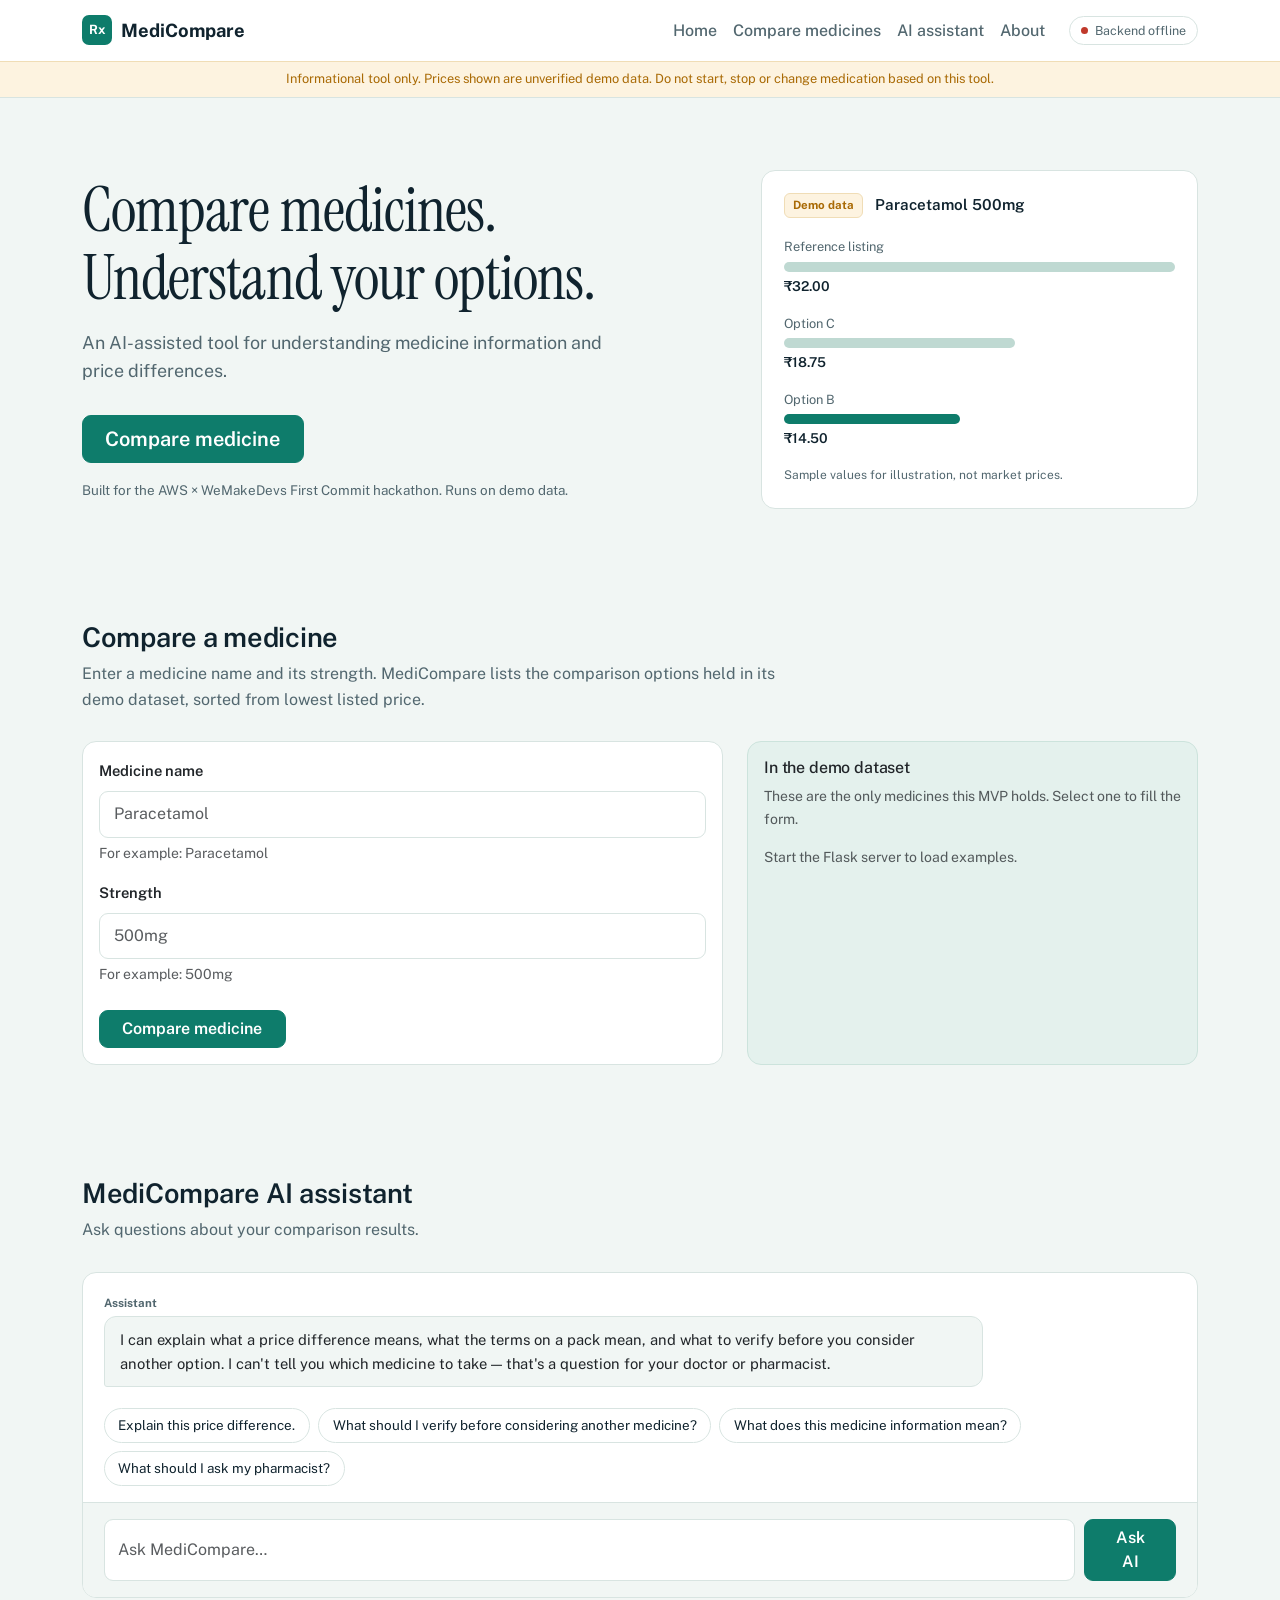
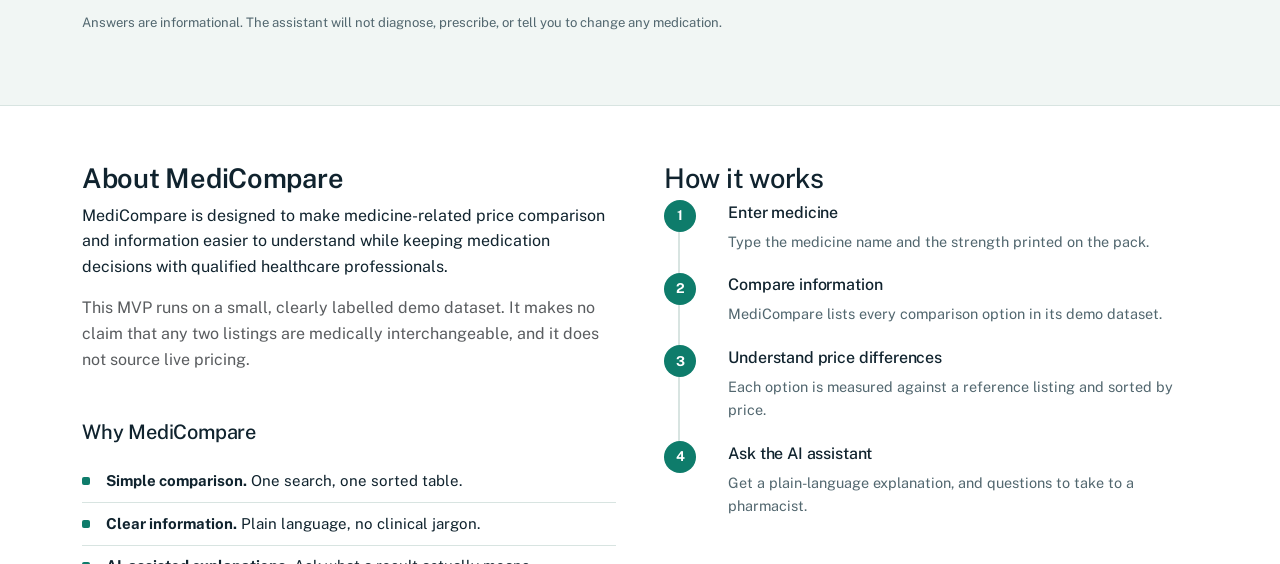
==== index.html @ 719b5426 "Create    index.html" ====
<!DOCTYPE html>
   <html>
     <head>
       <meta http-equiv="refresh" content="0; url=frontend/index.html">
     </head>
     <body>
       <p>Redirecting to MediCompare...</p>
     </body>
   </html>
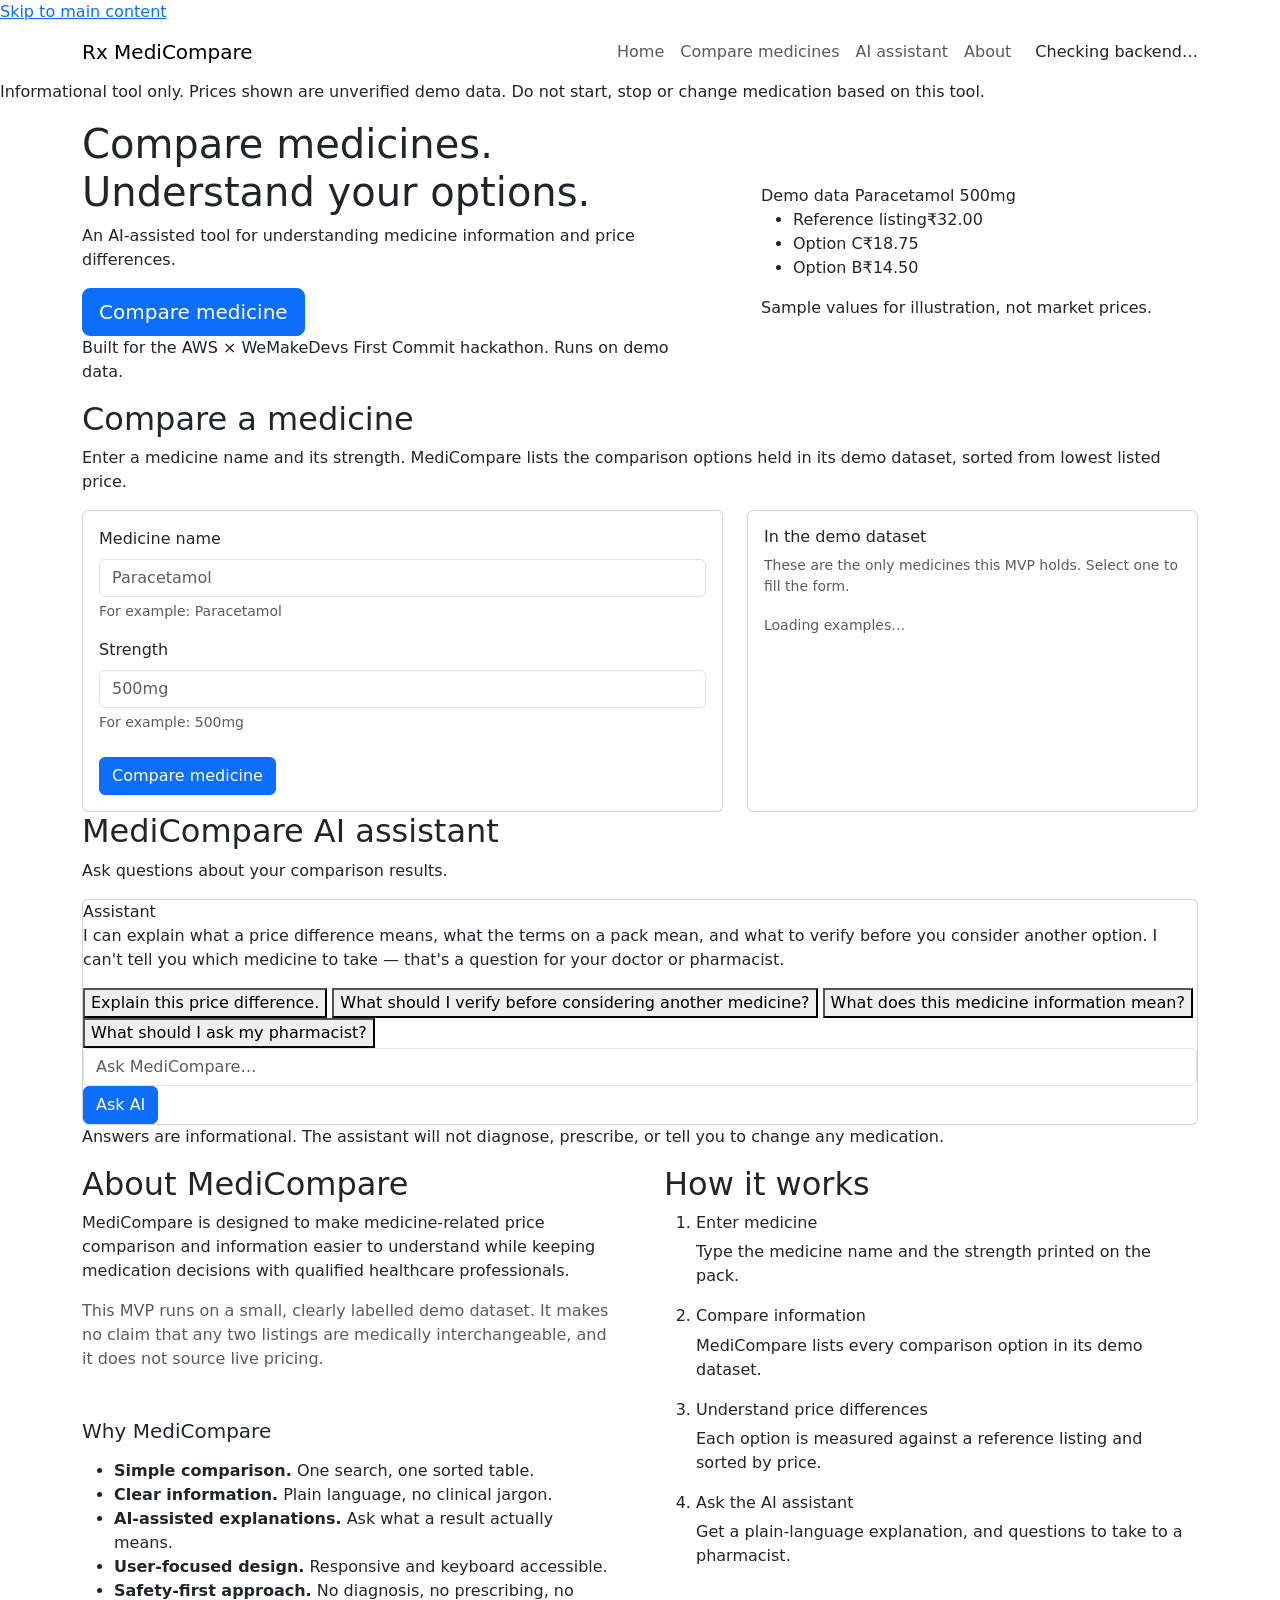
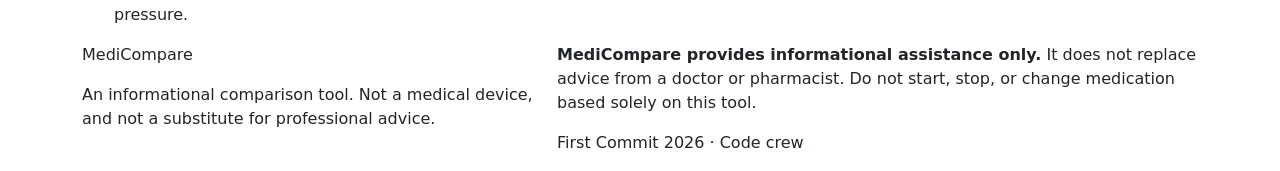
==== commit 3dd94dd1: "Update index.html" ====
--- a/index.html
+++ b/index.html
@@ -1,9 +1,344 @@
    <!DOCTYPE html>
-   <html>
-     <head>
-       <meta http-equiv="refresh" content="0; url=frontend/index.html">
-     </head>
-     <body>
-       <p>Redirecting to MediCompare...</p>
-     </body>
-   </html>
+<html lang="en">
+<head>
+  <meta charset="UTF-8">
+  <meta name="viewport" content="width=device-width, initial-scale=1">
+  <title>MediCompare — Compare medicine information and price differences</title>
+  <meta name="description" content="An AI-assisted tool for understanding medicine information and price differences. Informational only; it does not replace a doctor or pharmacist.">
+
+  <link rel="preconnect" href="https://fonts.googleapis.com">
+  <link rel="preconnect" href="https://fonts.gstatic.com" crossorigin>
+  <link href="https://fonts.googleapis.com/css2?family=Instrument+Serif:ital@0;1&family=Public+Sans:wght@400;500;600;700&display=swap" rel="stylesheet">
+
+  <link href="https://cdn.jsdelivr.net/npm/bootstrap@5.3.3/dist/css/bootstrap.min.css" rel="stylesheet">
+  <link href="style.css" rel="stylesheet">
+</head>
+<body>
+
+  <!-- Skip link for keyboard users -->
+  <a class="skip-link" href="#main">Skip to main content</a>
+
+  <header class="site-header">
+    <nav class="navbar navbar-expand-lg" aria-label="Main navigation">
+      <div class="container">
+        <a class="navbar-brand" href="#home">
+          <span class="brand-mark" aria-hidden="true">Rx</span>
+          MediCompare
+        </a>
+        <button class="navbar-toggler" type="button" data-bs-toggle="collapse"
+                data-bs-target="#mainNav" aria-controls="mainNav"
+                aria-expanded="false" aria-label="Toggle navigation">
+          <span class="navbar-toggler-icon"></span>
+        </button>
+        <div class="collapse navbar-collapse" id="mainNav">
+          <ul class="navbar-nav ms-auto align-items-lg-center">
+            <li class="nav-item"><a class="nav-link" href="#home">Home</a></li>
+            <li class="nav-item"><a class="nav-link" href="#compare">Compare medicines</a></li>
+            <li class="nav-item"><a class="nav-link" href="#assistant">AI assistant</a></li>
+            <li class="nav-item"><a class="nav-link" href="#about">About</a></li>
+            <li class="nav-item ms-lg-3">
+              <span class="status-chip" id="backendStatus" role="status">
+                <span class="status-dot" aria-hidden="true"></span>
+                <span id="backendStatusText">Checking backend…</span>
+              </span>
+            </li>
+          </ul>
+        </div>
+      </div>
+    </nav>
+
+    <!-- Stays visible at the top of every section -->
+    <p class="header-disclaimer">
+      Informational tool only. Prices shown are unverified demo data. Do not start,
+      stop or change medication based on this tool.
+    </p>
+  </header>
+
+  <main id="main">
+
+    <!-- ============================= HERO ============================= -->
+    <section id="home" class="hero">
+      <div class="container">
+        <div class="row align-items-center g-5">
+          <div class="col-lg-7">
+            <h1 class="hero-title">Compare medicines.<br>Understand your options.</h1>
+            <p class="hero-subtitle">
+              An AI-assisted tool for understanding medicine information and price differences.
+            </p>
+            <a class="btn btn-primary btn-lg" href="#compare">Compare medicine</a>
+            <p class="hero-note">
+              Built for the AWS × WeMakeDevs First Commit hackathon. Runs on demo data.
+            </p>
+          </div>
+          <div class="col-lg-5">
+            <figure class="hero-panel">
+              <figcaption class="hero-panel-head">
+                <span class="badge-demo">Demo data</span>
+                <span>Paracetamol 500mg</span>
+              </figcaption>
+              <ul class="hero-bars">
+                <li><span class="bar-label">Reference listing</span><span class="bar" style="width:100%"></span><span class="bar-price">₹32.00</span></li>
+                <li><span class="bar-label">Option C</span><span class="bar" style="width:59%"></span><span class="bar-price">₹18.75</span></li>
+                <li><span class="bar-label">Option B</span><span class="bar bar-low" style="width:45%"></span><span class="bar-price">₹14.50</span></li>
+              </ul>
+              <p class="hero-panel-foot">Sample values for illustration, not market prices.</p>
+            </figure>
+          </div>
+        </div>
+      </div>
+    </section>
+
+    <!-- =========================== SEARCH ============================ -->
+    <section id="compare" class="section">
+      <div class="container">
+        <h2 class="section-title">Compare a medicine</h2>
+        <p class="section-lead">
+          Enter a medicine name and its strength. MediCompare lists the comparison
+          options held in its demo dataset, sorted from lowest listed price.
+        </p>
+
+        <div class="row g-4">
+          <div class="col-lg-7">
+            <div class="card panel">
+              <div class="card-body">
+                <form id="compareForm" novalidate>
+                  <div class="mb-3">
+                    <label for="medicineInput" class="form-label">Medicine name</label>
+                    <input type="text" class="form-control" id="medicineInput"
+                           name="medicine" placeholder="Paracetamol"
+                           autocomplete="off" aria-describedby="medicineHelp">
+                    <div id="medicineHelp" class="form-text">For example: Paracetamol</div>
+                  </div>
+
+                  <div class="mb-4">
+                    <label for="strengthInput" class="form-label">Strength</label>
+                    <input type="text" class="form-control" id="strengthInput"
+                           name="strength" placeholder="500mg"
+                           autocomplete="off" aria-describedby="strengthHelp">
+                    <div id="strengthHelp" class="form-text">For example: 500mg</div>
+                  </div>
+
+                  <button type="submit" class="btn btn-primary" id="compareButton">
+                    <span class="spinner-border spinner-border-sm d-none" id="compareSpinner" aria-hidden="true"></span>
+                    <span id="compareButtonText">Compare medicine</span>
+                  </button>
+                </form>
+
+                <div id="compareMessage" class="alert mt-4 d-none" role="alert"></div>
+              </div>
+            </div>
+          </div>
+
+          <div class="col-lg-5">
+            <div class="card panel panel-muted h-100">
+              <div class="card-body">
+                <h3 class="h6">In the demo dataset</h3>
+                <p class="small text-muted">
+                  These are the only medicines this MVP holds. Select one to fill the form.
+                </p>
+                <div id="exampleList" class="example-list">
+                  <span class="small text-muted">Loading examples…</span>
+                </div>
+              </div>
+            </div>
+          </div>
+        </div>
+      </div>
+    </section>
+
+    <!-- =========================== RESULTS =========================== -->
+    <section id="results" class="section section-alt d-none" aria-live="polite">
+      <div class="container">
+
+        <div class="results-head">
+          <div>
+            <h2 class="section-title mb-1" id="resultTitle">Comparison results</h2>
+            <p class="section-lead mb-0" id="resultSubtitle">Demo comparison data</p>
+          </div>
+          <span class="badge-demo badge-demo-lg">Demo data</span>
+        </div>
+
+        <div class="notice-demo" id="resultNotice" role="note"></div>
+
+        <!-- Savings summary -->
+        <div class="row g-3 my-1" id="savingsRow">
+          <div class="col-md-4">
+            <div class="stat-card">
+              <span class="stat-label">Reference price</span>
+              <span class="stat-value" id="referencePrice">—</span>
+              <span class="stat-meta" id="referenceOption">—</span>
+            </div>
+          </div>
+          <div class="col-md-4">
+            <div class="stat-card">
+              <span class="stat-label">Lowest listed comparison price</span>
+              <span class="stat-value" id="comparisonPrice">—</span>
+              <span class="stat-meta" id="comparisonOption">—</span>
+            </div>
+          </div>
+          <div class="col-md-4">
+            <div class="stat-card stat-card-accent">
+              <span class="stat-label">Potential difference</span>
+              <span class="stat-value" id="potentialDifference">—</span>
+              <span class="stat-meta">Arithmetic difference in demo data only</span>
+            </div>
+          </div>
+        </div>
+
+        <!-- Comparison table -->
+        <div class="card panel mt-3">
+          <div class="table-responsive">
+            <table class="table table-hover align-middle mb-0">
+              <caption class="visually-hidden">
+                Demo comparison options sorted from lowest listed price to highest
+              </caption>
+              <thead>
+                <tr>
+                  <th scope="col">Comparison option</th>
+                  <th scope="col">Price</th>
+                  <th scope="col">Price difference</th>
+                  <th scope="col">Potential savings</th>
+                </tr>
+              </thead>
+              <tbody id="resultsBody"></tbody>
+            </table>
+          </div>
+        </div>
+
+        <!-- Per-option information -->
+        <h3 class="h5 mt-5 mb-3">General information</h3>
+        <div class="row g-3" id="infoCards"></div>
+
+        <div class="disclaimer-block mt-4">
+          <strong>Medical disclaimer.</strong>
+          MediCompare provides informational assistance only. It does not replace advice
+          from a doctor or pharmacist. Do not start, stop, or change medication based
+          solely on this tool.
+        </div>
+      </div>
+    </section>
+
+    <!-- ========================= AI ASSISTANT ========================= -->
+    <section id="assistant" class="section">
+      <div class="container">
+        <h2 class="section-title">MediCompare AI assistant</h2>
+        <p class="section-lead">Ask questions about your comparison results.</p>
+
+        <div class="card panel chat-panel">
+          <div class="chat-log" id="chatLog" aria-live="polite" aria-label="Conversation">
+            <div class="chat-msg chat-msg-ai">
+              <span class="chat-role">Assistant</span>
+              <p>
+                I can explain what a price difference means, what the terms on a pack
+                mean, and what to verify before you consider another option. I can't tell
+                you which medicine to take — that's a question for your doctor or pharmacist.
+              </p>
+            </div>
+          </div>
+
+          <div class="chat-suggestions" id="chatSuggestions">
+            <button type="button" class="chip">Explain this price difference.</button>
+            <button type="button" class="chip">What should I verify before considering another medicine?</button>
+            <button type="button" class="chip">What does this medicine information mean?</button>
+            <button type="button" class="chip">What should I ask my pharmacist?</button>
+          </div>
+
+          <form id="chatForm" class="chat-form" novalidate>
+            <label for="chatInput" class="visually-hidden">Your question</label>
+            <input type="text" class="form-control" id="chatInput"
+                   placeholder="Ask MediCompare…" autocomplete="off" maxlength="1000">
+            <button type="submit" class="btn btn-primary" id="chatButton">
+              <span class="spinner-border spinner-border-sm d-none" id="chatSpinner" aria-hidden="true"></span>
+              <span id="chatButtonText">Ask AI</span>
+            </button>
+          </form>
+
+          <div id="chatMessage" class="alert alert-warning m-3 mt-0 d-none" role="alert"></div>
+        </div>
+
+        <p class="chat-foot">
+          Answers are informational. The assistant will not diagnose, prescribe, or tell
+          you to change any medication.
+        </p>
+      </div>
+    </section>
+
+    <!-- ============================ ABOUT ============================= -->
+    <section id="about" class="section section-alt">
+      <div class="container">
+        <div class="row g-5">
+          <div class="col-lg-6">
+            <h2 class="section-title">About MediCompare</h2>
+            <p>
+              MediCompare is designed to make medicine-related price comparison and
+              information easier to understand while keeping medication decisions with
+              qualified healthcare professionals.
+            </p>
+            <p class="text-muted">
+              This MVP runs on a small, clearly labelled demo dataset. It makes no claim
+              that any two listings are medically interchangeable, and it does not source
+              live pricing.
+            </p>
+
+            <h3 class="h5 mt-5 mb-3">Why MediCompare</h3>
+            <ul class="feature-list">
+              <li><strong>Simple comparison.</strong> One search, one sorted table.</li>
+              <li><strong>Clear information.</strong> Plain language, no clinical jargon.</li>
+              <li><strong>AI-assisted explanations.</strong> Ask what a result actually means.</li>
+              <li><strong>User-focused design.</strong> Responsive and keyboard accessible.</li>
+              <li><strong>Safety-first approach.</strong> No diagnosis, no prescribing, no pressure.</li>
+            </ul>
+          </div>
+
+          <div class="col-lg-6">
+            <h3 class="section-title h2">How it works</h3>
+            <ol class="steps">
+              <li>
+                <h4 class="h6">Enter medicine</h4>
+                <p>Type the medicine name and the strength printed on the pack.</p>
+              </li>
+              <li>
+                <h4 class="h6">Compare information</h4>
+                <p>MediCompare lists every comparison option in its demo dataset.</p>
+              </li>
+              <li>
+                <h4 class="h6">Understand price differences</h4>
+                <p>Each option is measured against a reference listing and sorted by price.</p>
+              </li>
+              <li>
+                <h4 class="h6">Ask the AI assistant</h4>
+                <p>Get a plain-language explanation, and questions to take to a pharmacist.</p>
+              </li>
+            </ol>
+          </div>
+        </div>
+      </div>
+    </section>
+  </main>
+
+  <footer class="site-footer">
+    <div class="container">
+      <div class="row g-4 align-items-start">
+        <div class="col-md-5">
+          <p class="footer-brand">MediCompare</p>
+          <p class="footer-text">
+            An informational comparison tool. Not a medical device, and not a substitute
+            for professional advice.
+          </p>
+        </div>
+        <div class="col-md-7">
+          <p class="footer-text">
+            <strong>MediCompare provides informational assistance only.</strong>
+            It does not replace advice from a doctor or pharmacist. Do not start, stop,
+            or change medication based solely on this tool.
+          </p>
+          <p class="footer-meta">First Commit 2026 · Code crew</p>
+        </div>
+      </div>
+    </div>
+  </footer>
+
+  <script src="https://cdn.jsdelivr.net/npm/bootstrap@5.3.3/dist/js/bootstrap.bundle.min.js"></script>
+  <script src="script.js"></script>
+</body>
+</html>
